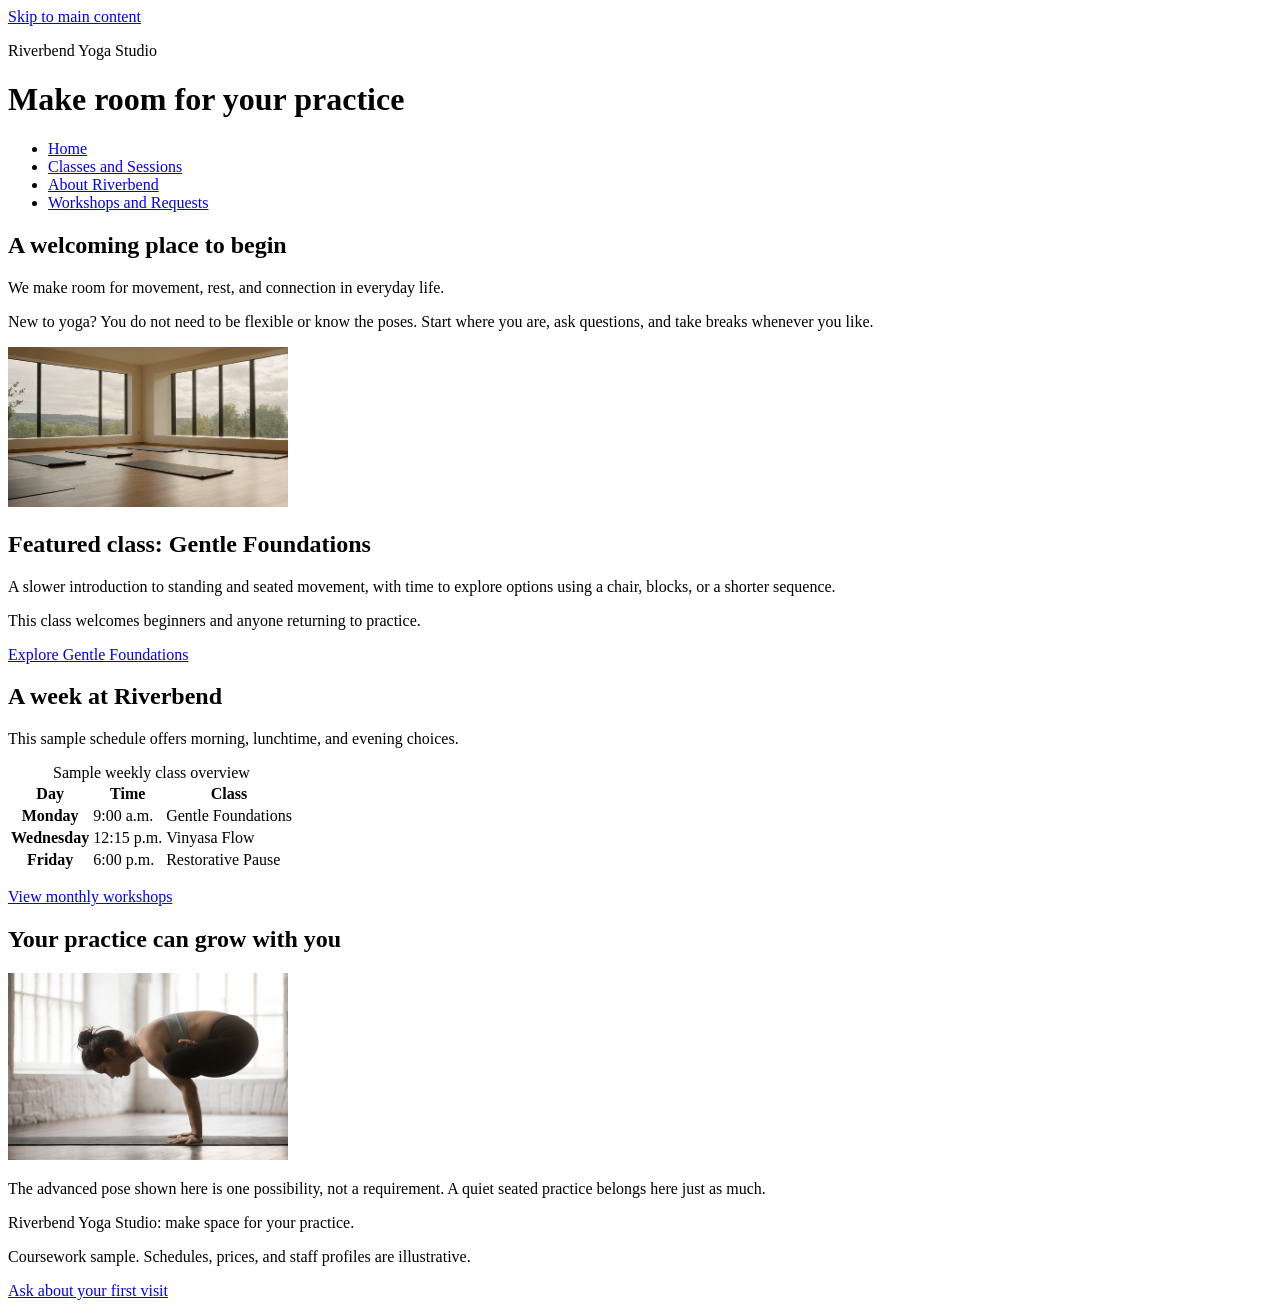
==== site/index.html @ c2246859 "Complete Riverbend HTML-only Touchstone Task 2" ====
<!doctype html>
<html lang="en">
<head>
  <meta charset="utf-8">
  <meta name="viewport" content="width=device-width, initial-scale=1">
  <title>Home | Riverbend Yoga Studio</title>
  <meta name="description"
    content="An inclusive place to explore yoga at your own pace.">
</head>
<body>
  <a href="#main-content">Skip to main content</a>
  <header>
    <p>Riverbend Yoga Studio</p>
    <h1>Make room for your practice</h1>
    <nav aria-label="Primary navigation">
      <ul>
        <li><a href="index.html" aria-current="page">Home</a></li>
        <li><a href="services.html">Classes and Sessions</a></li>
        <li><a href="about.html">About Riverbend</a></li>
        <li><a href="events.html">Workshops and Requests</a></li>
      </ul>
    </nav>
  </header>
  <main id="main-content" tabindex="-1">
    <section aria-labelledby="welcome-title">
      <h2 id="welcome-title">A welcoming place to begin</h2>
      <p>We make room for movement, rest, and connection in everyday life.</p>
      <p>New to yoga? You do not need to be flexible or know the poses.
        Start where you are, ask questions, and take breaks whenever you like.</p>
      <img src="assets/yoga-studio_c.png" width="280" height="160"
        alt="Sunlit yoga studio with mats beside large windows.">
    </section>

    <section aria-labelledby="featured-title">
      <h2 id="featured-title">Featured class: Gentle Foundations</h2>
      <p>A slower introduction to standing and seated movement, with time
        to explore options using a chair, blocks, or a shorter sequence.</p>
      <p>This class welcomes beginners and anyone returning to practice.</p>
      <p><a href="services.html#gentle">Explore Gentle Foundations</a></p>
    </section>

    <section aria-labelledby="schedule-title">
      <h2 id="schedule-title">A week at Riverbend</h2>
      <p>This sample schedule offers morning, lunchtime, and evening choices.</p>
      <table>
        <caption>Sample weekly class overview</caption>
        <thead>
          <tr>
            <th scope="col">Day</th>
            <th scope="col">Time</th>
            <th scope="col">Class</th>
          </tr>
        </thead>
        <tbody>
          <tr>
            <th scope="row">Monday</th>
            <td><time datetime="09:00">9:00 a.m.</time></td>
            <td>Gentle Foundations</td>
          </tr>
          <tr>
            <th scope="row">Wednesday</th>
            <td><time datetime="12:15">12:15 p.m.</time></td>
            <td>Vinyasa Flow</td>
          </tr>
          <tr>
            <th scope="row">Friday</th>
            <td><time datetime="18:00">6:00 p.m.</time></td>
            <td>Restorative Pause</td>
          </tr>
        </tbody>
      </table>
      <p><a href="events.html#workshops">View monthly workshops</a></p>
    </section>

    <section aria-labelledby="practice-title">
      <h2 id="practice-title">Your practice can grow with you</h2>
      <picture>
        <source media="(min-width: 48rem)"
          srcset="assets/yoga-feature-large_c.png">
        <img src="assets/yoga-feature-small_c.png" width="280"
          alt="A yoga practitioner balances with knees resting on her arms.">
      </picture>
      <p>The advanced pose shown here is one possibility, not a requirement.
        A quiet seated practice belongs here just as much.</p>
    </section>
  </main>
  <footer>
    <p>Riverbend Yoga Studio: make space for your practice.</p>
    <p>Coursework sample. Schedules, prices, and staff profiles are illustrative.</p>
    <p><a href="events.html#request-spot">Ask about your first visit</a></p>
  </footer>
</body>
</html>
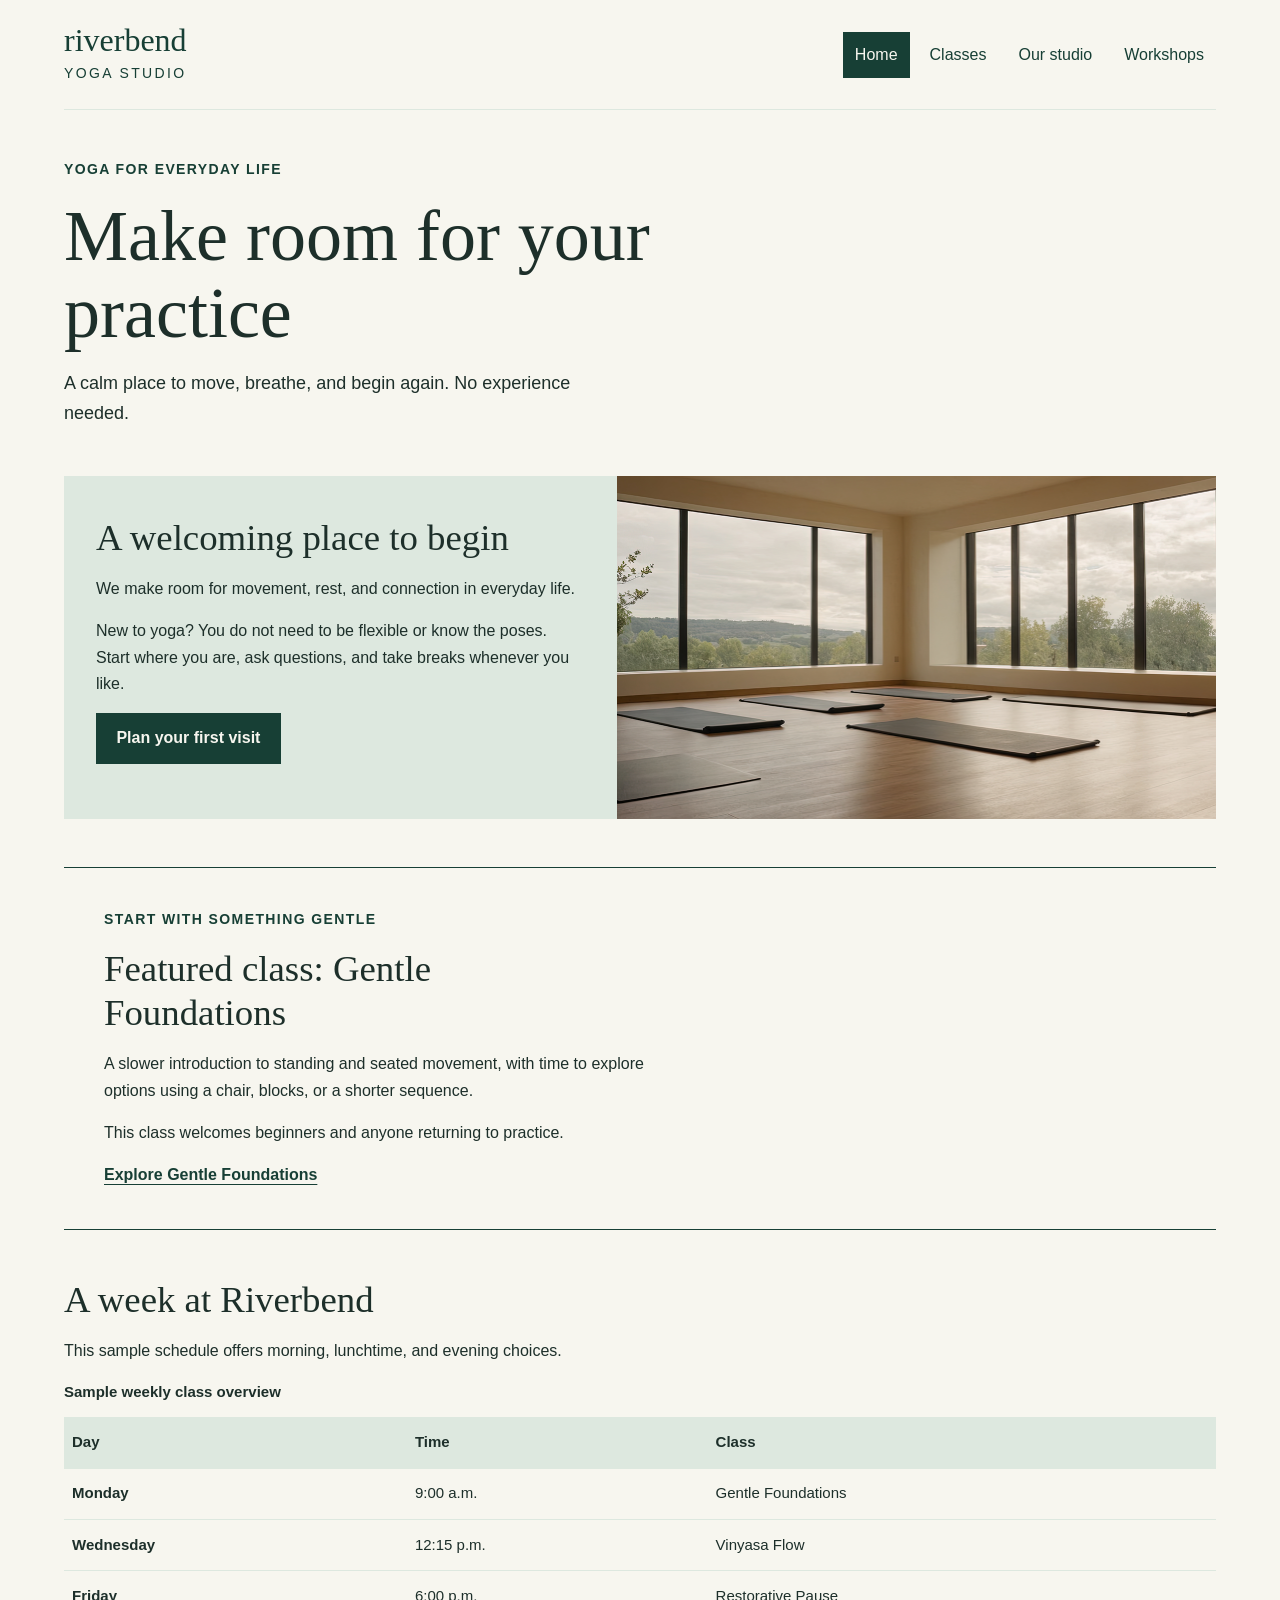
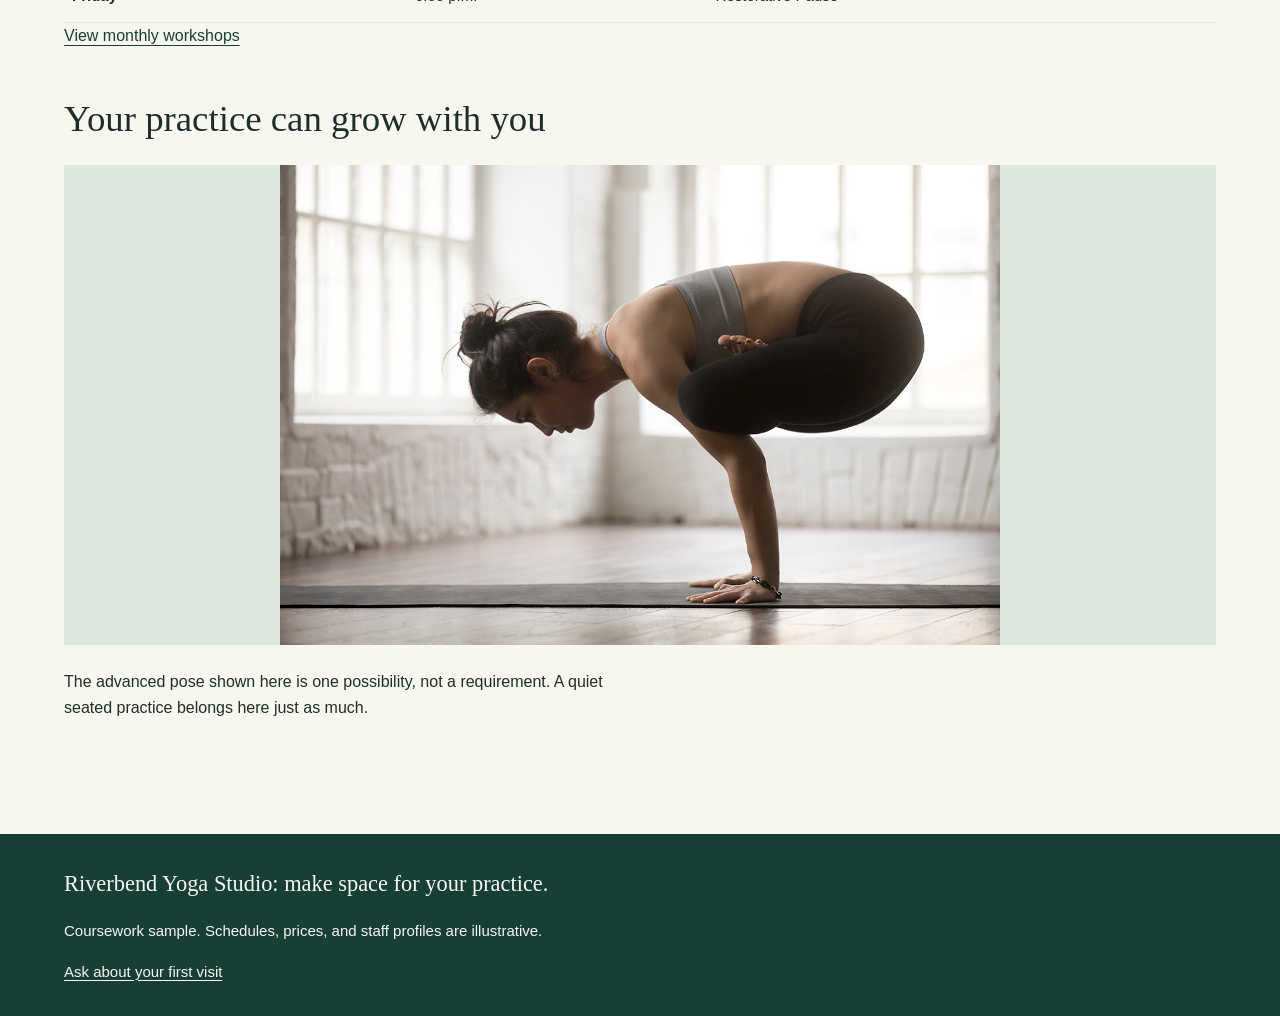
==== commit c811154a: "Apply Riverbend visual design and responsive layouts for Touchstone 3" ====
--- a/site/index.html
+++ b/site/index.html
@@ -6,42 +6,57 @@
   <title>Home | Riverbend Yoga Studio</title>
   <meta name="description"
     content="An inclusive place to explore yoga at your own pace.">
+  <link rel="stylesheet" href="styles.css">
 </head>
 <body>
-  <a href="#main-content">Skip to main content</a>
-  <header>
-    <p>Riverbend Yoga Studio</p>
-    <h1>Make room for your practice</h1>
-    <nav aria-label="Primary navigation">
-      <ul>
-        <li><a href="index.html" aria-current="page">Home</a></li>
-        <li><a href="services.html">Classes and Sessions</a></li>
-        <li><a href="about.html">About Riverbend</a></li>
-        <li><a href="events.html">Workshops and Requests</a></li>
-      </ul>
-    </nav>
+  <a class="skip-link" href="#main-content">Skip to main content</a>
+  <header class="site-header">
+    <div class="header-inner">
+      <a class="brand" href="index.html" aria-label="Riverbend Yoga Studio home">
+        <span class="brand-name">riverbend</span>
+        <span class="brand-description">YOGA STUDIO</span>
+      </a>
+      <nav aria-label="Primary navigation">
+        <ul>
+          <li><a href="index.html" aria-current="page">Home</a></li>
+          <li><a href="services.html">Classes</a></li>
+          <li><a href="about.html">Our studio</a></li>
+          <li><a href="events.html">Workshops</a></li>
+        </ul>
+      </nav>
+    </div>
+    <div class="page-heading">
+      <p class="eyebrow">Yoga for everyday life</p>
+      <h1>Make room for your practice</h1>
+      <p class="lede">A calm place to move, breathe, and begin again. No experience needed.</p>
+    </div>
   </header>
-  <main id="main-content" tabindex="-1">
-    <section aria-labelledby="welcome-title">
+  <main class="site-main" id="main-content" tabindex="-1">
+    <section class="welcome split" aria-labelledby="welcome-title">
+      <div class="welcome-copy">
       <h2 id="welcome-title">A welcoming place to begin</h2>
       <p>We make room for movement, rest, and connection in everyday life.</p>
       <p>New to yoga? You do not need to be flexible or know the poses.
         Start where you are, ask questions, and take breaks whenever you like.</p>
-      <img src="assets/yoga-studio_c.png" width="280" height="160"
+      <p><a class="button" href="events.html#request-spot">Plan your first visit</a></p>
+      </div>
+      <img class="studio-image" src="assets/yoga-studio_c.png" width="1200" height="686"
         alt="Sunlit yoga studio with mats beside large windows.">
     </section>
 
-    <section aria-labelledby="featured-title">
+    <section class="featured band" aria-labelledby="featured-title">
+      <p class="eyebrow">Start with something gentle</p>
       <h2 id="featured-title">Featured class: Gentle Foundations</h2>
       <p>A slower introduction to standing and seated movement, with time
         to explore options using a chair, blocks, or a shorter sequence.</p>
       <p>This class welcomes beginners and anyone returning to practice.</p>
-      <p><a href="services.html#gentle">Explore Gentle Foundations</a></p>
+      <p><a class="text-link" href="services.html#gentle">Explore Gentle Foundations</a></p>
     </section>
 
-    <section aria-labelledby="schedule-title">
+    <section class="schedule" aria-labelledby="schedule-title">
       <h2 id="schedule-title">A week at Riverbend</h2>
       <p>This sample schedule offers morning, lunchtime, and evening choices.</p>
+      <div class="table-scroll" role="region" aria-label="Weekly class schedule" tabindex="0">
       <table>
         <caption>Sample weekly class overview</caption>
         <thead>
@@ -69,10 +84,11 @@
           </tr>
         </tbody>
       </table>
+      </div>
       <p><a href="events.html#workshops">View monthly workshops</a></p>
     </section>
 
-    <section aria-labelledby="practice-title">
+    <section class="practice" aria-labelledby="practice-title">
       <h2 id="practice-title">Your practice can grow with you</h2>
       <picture>
         <source media="(min-width: 48rem)"
@@ -84,10 +100,12 @@
         A quiet seated practice belongs here just as much.</p>
     </section>
   </main>
-  <footer>
+  <footer class="site-footer">
+    <div class="footer-inner">
     <p>Riverbend Yoga Studio: make space for your practice.</p>
     <p>Coursework sample. Schedules, prices, and staff profiles are illustrative.</p>
     <p><a href="events.html#request-spot">Ask about your first visit</a></p>
+    </div>
   </footer>
 </body>
 </html>
--- a/site/styles.css
+++ b/site/styles.css
@@ -0,0 +1,154 @@
+/* Riverbend Yoga Studio: shared, mobile-first design for Touchstone 3. */
+:root {
+  --forest: #173F35;
+  --sage: #DDE8DF;
+  --ivory: #F7F6EF;
+  --ink: #1D2F2A;
+  --content-width: 72rem;
+}
+* { box-sizing: border-box; }
+html { scroll-padding-top: 1rem; }
+body {
+  margin: 0;
+  background: var(--ivory);
+  color: var(--ink);
+  font-family: Arial, sans-serif;
+  font-size: 1rem;
+  line-height: 1.65;
+}
+a { color: var(--forest); text-underline-offset: .22em; }
+a:hover { text-decoration-thickness: .15em; }
+a:focus-visible, button:focus-visible, input:focus-visible,
+select:focus-visible, textarea:focus-visible, [tabindex="0"]:focus-visible {
+  outline: 3px solid var(--forest);
+  outline-offset: 4px;
+}
+h1, h2 { font-family: Georgia, serif; font-weight: 400; }
+h1 { margin: .5rem 0 1rem; font-size: 2.6rem; line-height: 1.08; max-width: 17ch; }
+h2 { margin: 0 0 1rem; font-size: 2rem; line-height: 1.2; }
+h3 { font-size: 1.2rem; line-height: 1.35; margin: 0 0 .75rem; }
+p { margin: 0 0 1rem; max-width: 66ch; }
+ul { padding-left: 1.25rem; }
+li + li { margin-top: .5rem; }
+img { display: block; max-width: 100%; height: auto; }
+picture { display: block; }
+figure { margin: 2rem 0 0; }
+figcaption { margin-top: .75rem; font-size: .9375rem; }
+small { display: block; font-size: .875rem; margin-top: .5rem; }
+.skip-link {
+  position: absolute; left: 1rem; top: .5rem;
+  transform: translateY(-200%); padding: .75rem 1rem;
+  z-index: 2; background: var(--ivory); color: var(--forest);
+}
+.skip-link:focus { transform: translateY(0); }
+.header-inner, .page-heading, .site-main, .footer-inner {
+  width: min(var(--content-width), calc(100% - 2rem));
+  margin-inline: auto;
+}
+.header-inner {
+  display: flex; flex-direction: column; gap: 1.25rem;
+  align-items: flex-start; padding-block: 1.25rem;
+  border-bottom: 1px solid var(--sage);
+}
+.brand { text-decoration: none; display: block; flex-shrink: 0; }
+.brand-name { display: block; font-family: Georgia, serif; font-size: 2rem; line-height: 1; }
+.brand-description { display: block; font-size: .875rem; letter-spacing: .17em; margin-top: .4rem; }
+nav { width: 100%; }
+nav ul { display: flex; flex-wrap: wrap; gap: .35rem .5rem; list-style: none; margin: 0; padding: 0; }
+nav li + li { margin: 0; }
+nav a { display: block; padding: .6rem .75rem; text-decoration: none; font-size: 1rem; }
+nav a:hover { background: var(--sage); }
+nav a[aria-current="page"] { background: var(--forest); color: var(--ivory); }
+.page-heading { padding-block: 2rem 2.5rem; }
+.eyebrow { font-size: .875rem; font-weight: 700; letter-spacing: .1em; text-transform: uppercase; color: var(--forest); }
+.lede { font-size: 1.125rem; max-width: 52ch; margin-bottom: 0; }
+.site-main { padding-bottom: 3rem; }
+.site-main > section, .site-main > div { margin-bottom: 2rem; }
+.site-main section { min-width: 0; }
+.site-main section > :last-child, article > :last-child { margin-bottom: 0; }
+.split, .section-row, .card-row { display: flex; flex-direction: column; gap: 1.5rem; }
+.welcome { background: var(--sage); }
+.welcome-copy { padding: 1.5rem 1.5rem 0; flex: 1; min-width: 0; }
+.studio-image { width: 100%; object-fit: cover; }
+.button, button {
+  display: inline-block; border: 2px solid var(--forest);
+  padding: .75rem 1.15rem; background: var(--forest); color: var(--ivory);
+  font: 700 1rem/1.4 Arial, sans-serif; text-decoration: none;
+  cursor: pointer; max-width: 100%;
+}
+.button:hover, button:hover { background: var(--ivory); color: var(--forest); }
+.button:focus-visible, button:focus-visible { outline-offset: 4px; }
+.band { padding: 1.5rem; border-block: 1px solid var(--forest); }
+.featured h2 { max-width: 28ch; }
+.text-link { font-weight: 700; }
+.table-scroll { max-width: 100%; overflow-x: auto; }
+table { width: 100%; border-collapse: collapse; font-size: .9375rem; }
+caption { text-align: left; font-weight: 700; margin-bottom: .75rem; }
+th, td { text-align: left; padding: .8rem .5rem; border-bottom: 1px solid var(--sage); }
+thead { background: var(--sage); }
+.practice picture { margin-block: 1.5rem; }
+.practice img { width: 100%; max-height: 30rem; object-fit: contain; background: var(--sage); }
+.card-row > article { flex: 1; background: var(--sage); padding: 1.5rem; }
+.section-row > section { flex: 1; min-width: 0; padding: 1.5rem; border: 1px solid var(--forest); }
+dt { font-weight: 700; }
+dd { margin: 0 0 1rem; }
+audio { display: block; width: 100%; max-width: 34rem; margin-block: 1rem; }
+.team { display: flex; flex-direction: column; gap: 1.25rem; }
+.team > h2 { flex-basis: 100%; }
+.team > img { width: 100%; max-width: 22rem; object-fit: cover; }
+.instructor { flex: 1; }
+.events-layout { display: flex; flex-direction: column; gap: 2rem; align-items: stretch; }
+.workshop-list article { margin-top: 1.5rem; padding-bottom: 1.5rem; border-bottom: 1px solid var(--sage); }
+.workshop-list img { width: 100%; }
+.request-panel { background: var(--sage); padding: 1.25rem; }
+.form-note { font-size: .9375rem; }
+fieldset { margin: 1.5rem 0; padding: 1rem; border: 1px solid var(--forest); min-width: 0; }
+legend { padding-inline: .35rem; font-weight: 700; max-width: 100%; }
+label { font-size: 1rem; }
+input, select, textarea { font: inherit; color: var(--ink); }
+input:not([type="radio"]), select, textarea {
+  display: block; width: 100%; min-width: 0; max-width: 100%; min-height: 2.75rem;
+  border: 1px solid var(--forest); border-radius: 0; background: var(--ivory); padding: .65rem;
+}
+select { appearance: none; padding-right: 2.25rem; background-image: url("data:image/svg+xml,%3Csvg xmlns='http://www.w3.org/2000/svg' width='16' height='12' viewBox='0 0 16 12'%3E%3Cpath d='m2 3 6 6 6-6' fill='none' stroke='%23173F35' stroke-width='2'/%3E%3C/svg%3E"); background-repeat: no-repeat; background-position: right .7rem center; }
+textarea { resize: vertical; }
+form br { display: none; }
+form label { display: inline-block; margin-bottom: .35rem; }
+input[type="radio"] { width: 1.2rem; height: 1.2rem; margin: .25rem .45rem .25rem 0; accent-color: var(--forest); vertical-align: middle; }
+fieldset fieldset { background: var(--ivory); }
+.site-footer { background: var(--forest); color: var(--ivory); padding-block: 2rem; }
+.site-footer a { color: var(--ivory); }
+.site-footer a:focus-visible { outline-color: var(--ivory); }
+.site-footer p { font-size: .9375rem; }
+.site-footer p:first-child { font-family: Georgia, serif; font-size: 1.4rem; }
+.site-footer p:last-child { margin-bottom: 0; }
+/* Larger screens add columns; the base layout remains a single readable column. */
+@media (min-width: 48rem) {
+  .header-inner, .page-heading, .site-main, .footer-inner { width: min(var(--content-width), calc(100% - 4rem)); }
+  .header-inner { flex-direction: row; align-items: center; justify-content: space-between; padding-block: 1.5rem; }
+  nav { width: auto; }
+  .page-heading { padding-block: 3rem; }
+  h1 { font-size: 4.5rem; }
+  h2 { font-size: 2.3rem; }
+  .site-main { padding-bottom: 4rem; }
+  .site-main > section, .site-main > div { margin-bottom: 3rem; }
+  .split, .section-row, .card-row { flex-direction: row; gap: 2rem; }
+  .welcome { gap: 0; align-items: stretch; }
+  .welcome-copy { padding: 2rem; align-self: center; }
+  .studio-image { width: 52%; min-width: 0; object-fit: cover; }
+  .band { padding: 2.5rem; }
+  .team { flex-direction: row; flex-wrap: wrap; gap: 2rem; align-items: center; }
+  .team > h2 { margin-bottom: 0; }
+  .team > img { width: 30%; }
+}
+@media (min-width: 64rem) {
+  .events-layout { flex-direction: row; gap: 3rem; }
+  .workshop-list { flex: 1; }
+  .request-panel { flex: 1; padding: 2rem; }
+}
+@media print {
+  .skip-link { display: none; }
+  body { background: var(--ivory); }
+  .site-footer { color: var(--ink); background: transparent; }
+  .site-footer a { color: var(--ink); }
+}
